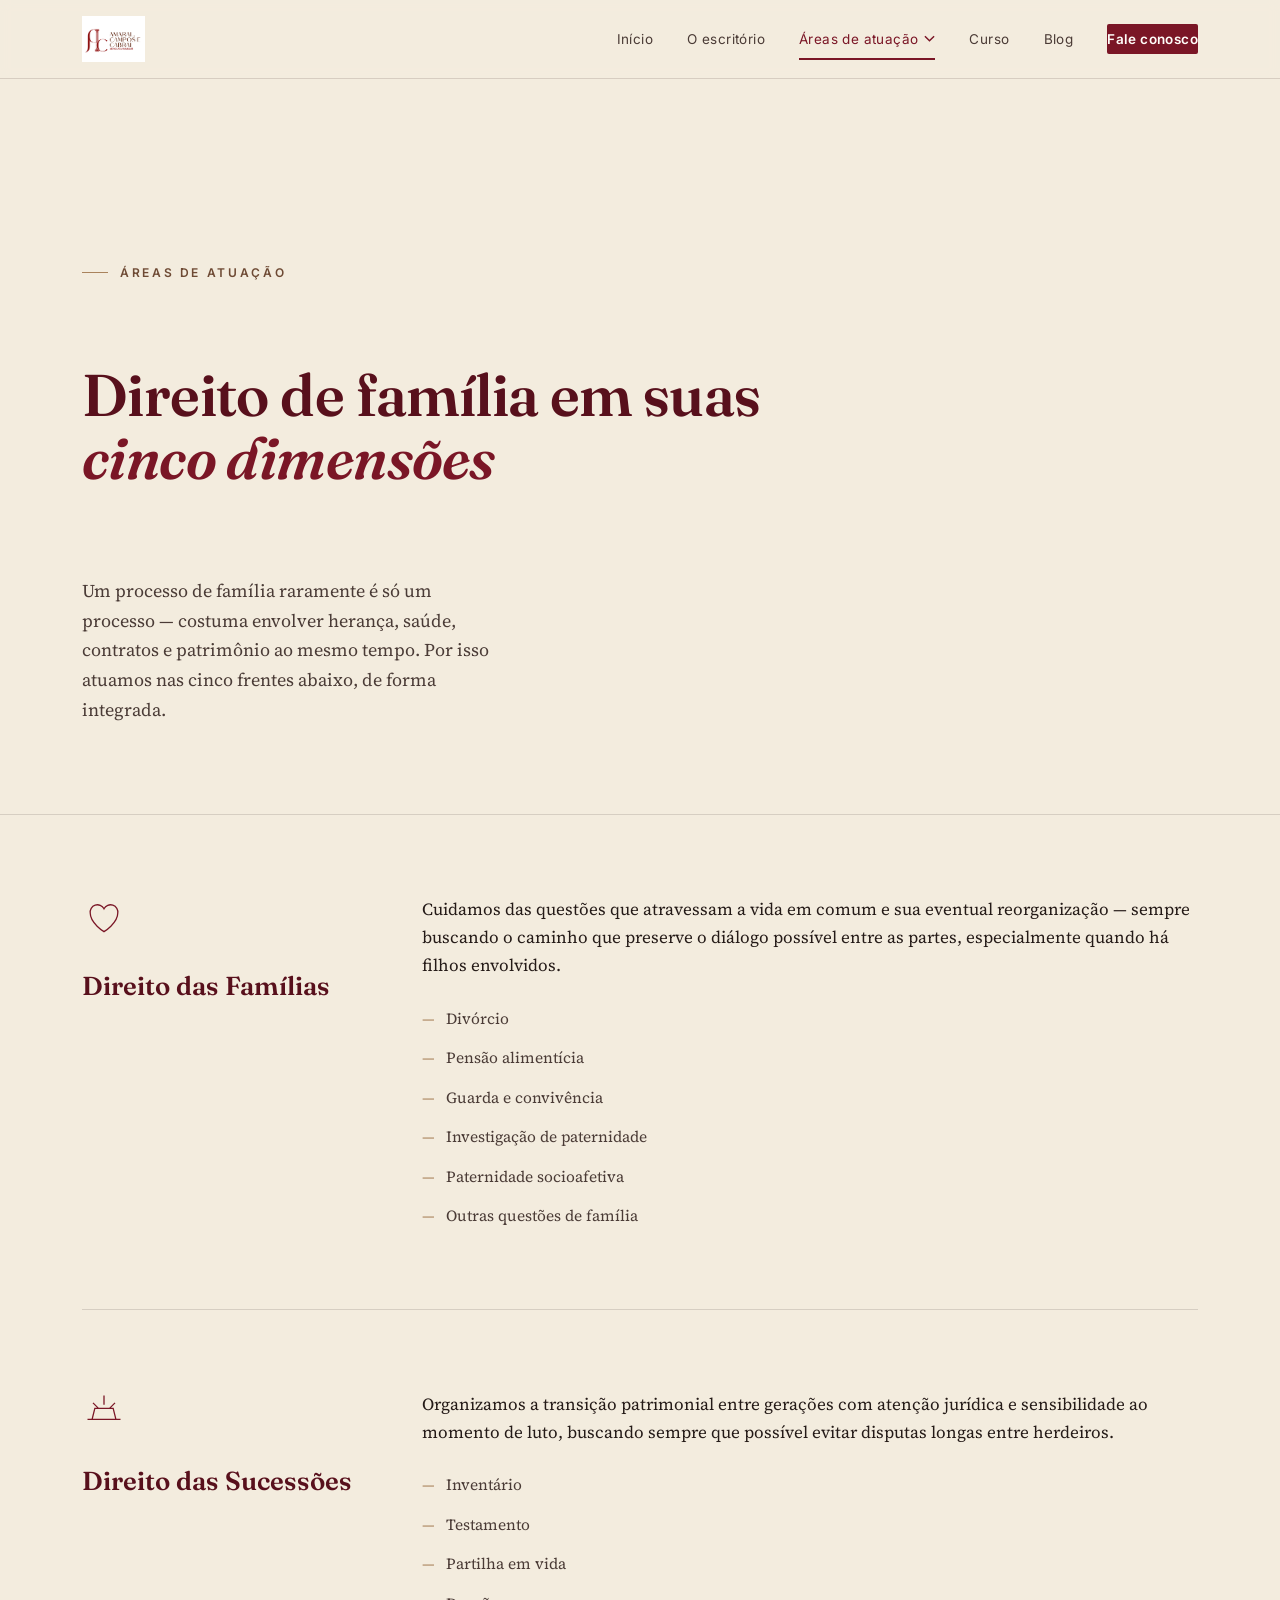
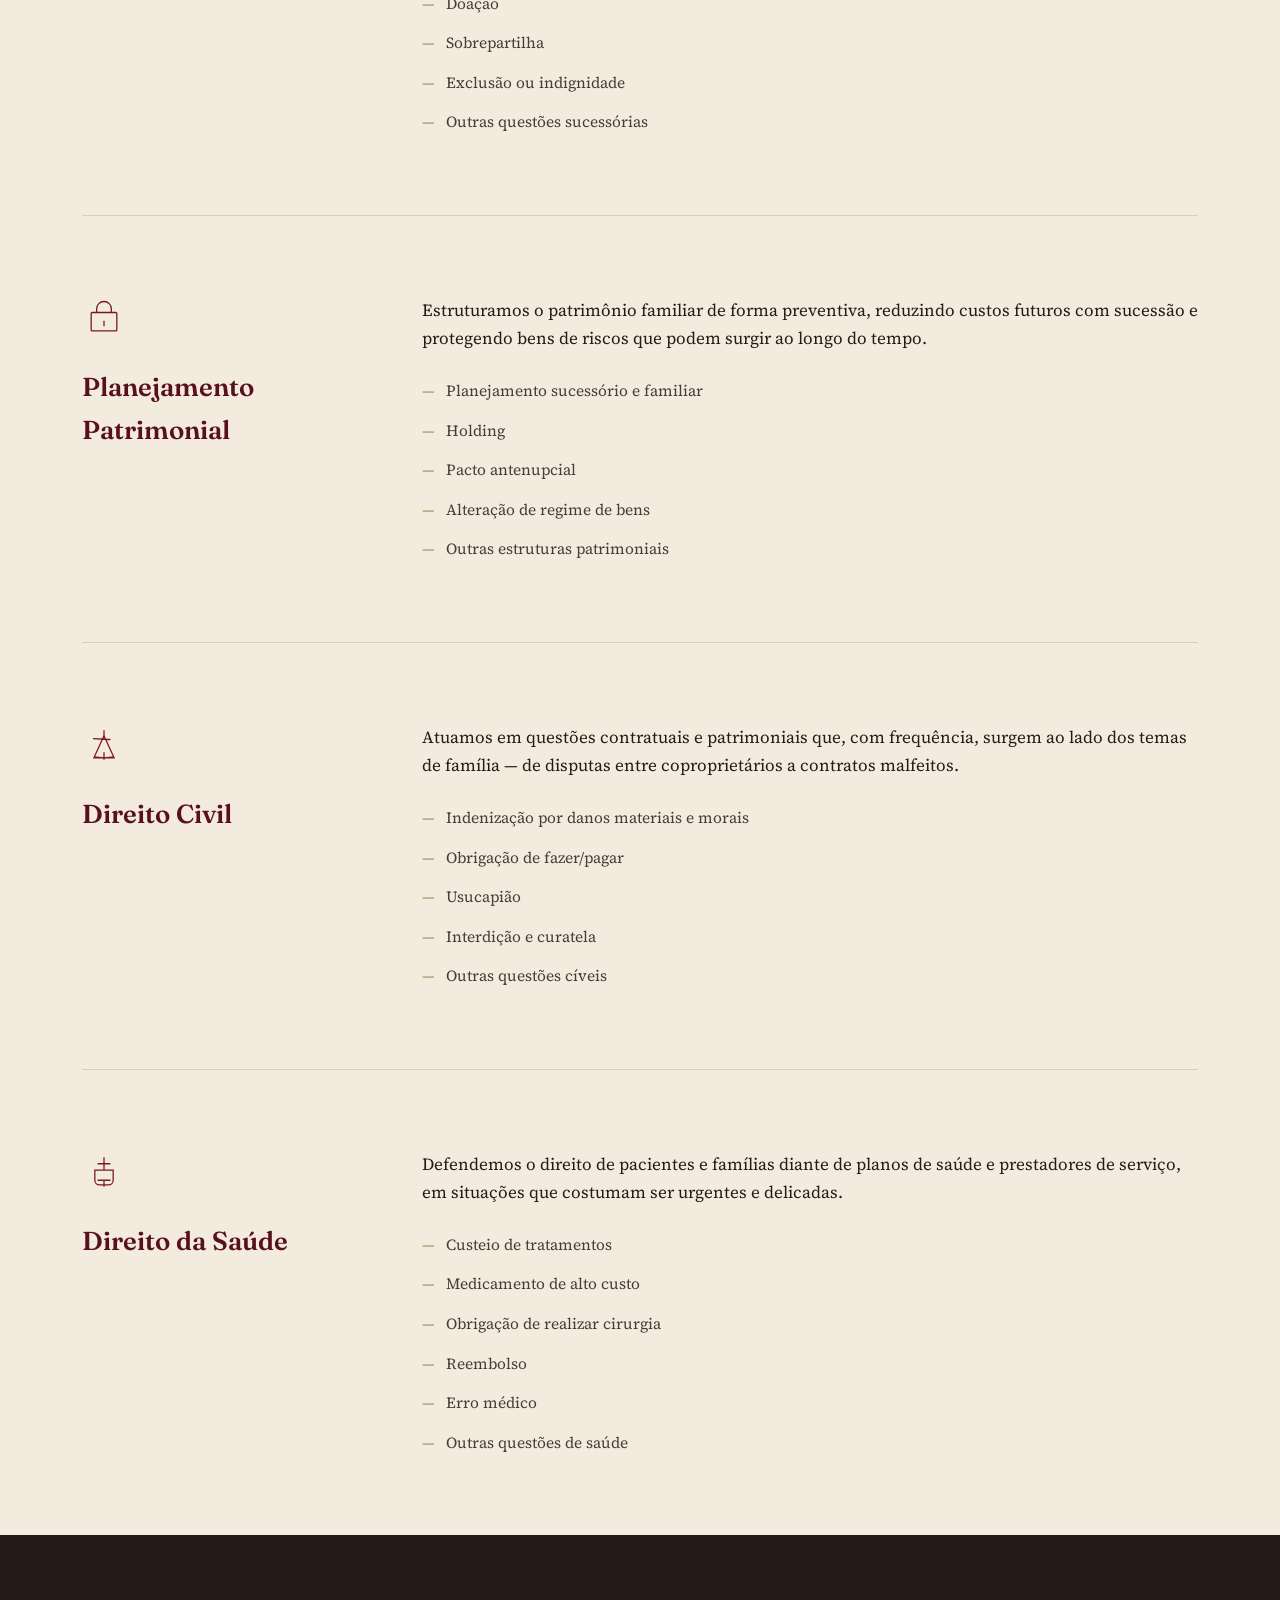
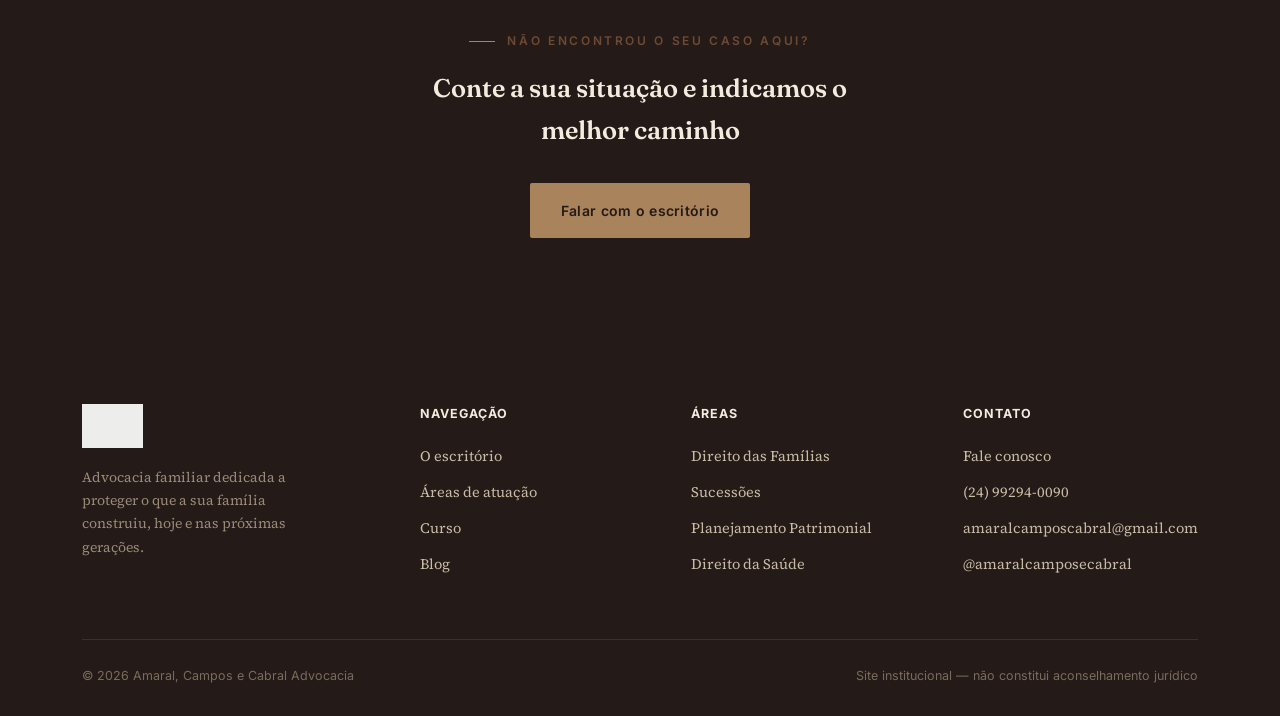
==== areas-de-atuacao.html @ 3349a93f "primeiro commit" ====
<!DOCTYPE html>
<html lang="pt-BR">
<head>
<meta charset="UTF-8">
<meta name="viewport" content="width=device-width, initial-scale=1.0">
<title>Áreas de Atuação | Amaral, Campos e Cabral Advocacia</title>
<meta name="description" content="Direito das famílias, sucessões, planejamento patrimonial, direito civil e direito da saúde — conheça em detalhes as áreas de atuação do escritório.">
<link rel="icon" href="assets/logo.png">
<link rel="preconnect" href="https://fonts.googleapis.com">
<link href="https://fonts.googleapis.com/css2?family=Fraunces:ital,opsz,wght@0,9..144,400;0,9..144,600;1,9..144,500&family=Source+Serif+4:opsz,wght@8..60,400;8..60,600&family=Inter:wght@400;500;600;700&display=swap" rel="stylesheet">
<link rel="stylesheet" href="css/style.css">
<style>
  .area-detail{ display:grid; grid-template-columns: 280px 1fr; gap:60px; padding:80px 0; border-bottom:1px solid var(--linha); }
  .area-detail:last-child{ border-bottom:none; }
  .area-detail .side{ position:sticky; top:110px; align-self:start; }
  .area-detail .side .icon{ width:44px; height:44px; color:var(--bordo); margin-bottom:18px; }
  .area-detail .side h2{ font-size:26px; }
  .area-detail ul.checklist{ margin-top:26px; display:flex; flex-direction:column; gap:14px; }
  .area-detail ul.checklist li{ padding-left:24px; position:relative; color:var(--ink-soft); font-size:15.5px; }
  .area-detail ul.checklist li::before{ content:"—"; position:absolute; left:0; color:var(--bronze-claro); }
  @media (max-width:900px){ .area-detail{ grid-template-columns:1fr; } .area-detail .side{ position:static; } }
</style>
</head>
<body>

<header class="site">
  <div class="nav">
    <a href="index.html" class="brand"><img src="assets/logo.png" alt="Amaral, Campos e Cabral Advocacia"></a>
    <button class="menu-toggle" aria-label="Abrir menu" aria-expanded="false">
      <svg width="24" height="24" viewBox="0 0 24 24" fill="none" stroke="currentColor" stroke-width="1.8"><path d="M3 6h18M3 12h18M3 18h18"/></svg>
    </button>
    <nav class="links">
      <a href="index.html">Início</a>
      <a href="sobre.html">O escritório</a>
      <div class="nav-item">
        <a href="areas-de-atuacao.html" class="active">Áreas de atuação <svg class="chevron" viewBox="0 0 12 8" fill="none" stroke="currentColor" stroke-width="1.6"><path d="M1 1.5 6 6.5 11 1.5"/></svg></a>
      <div class="dropdown">
        <a href="areas-de-atuacao.html#familias">Direito das Famílias</a>
        <a href="areas-de-atuacao.html#sucessoes">Direito das Sucessões</a>
        <a href="areas-de-atuacao.html#patrimonial">Planejamento Patrimonial</a>
        <a href="areas-de-atuacao.html#civil">Direito Civil</a>
        <a href="areas-de-atuacao.html#saude">Direito da Saúde</a>
      </div>
      </div>
      <a href="curso.html">Curso</a>
      <a href="blog.html">Blog</a>
      <a href="contato.html" class="btn-nav">Fale conosco</a>
    </nav>
  </div>
</header>

<main>

  <section class="hero" style="border-bottom:1px solid var(--linha); padding-bottom:0;">
    <div class="container" style="grid-template-columns:1fr; padding-bottom:56px;">
      <p class="eyebrow">Áreas de atuação</p>
      <h1 style="max-width:20ch;">Direito de família em suas <em>cinco dimensões</em></h1>
      <p class="lede">Um processo de família raramente é só um processo — costuma envolver herança, saúde, contratos e patrimônio ao mesmo tempo. Por isso atuamos nas cinco frentes abaixo, de forma integrada.</p>
    </div>
  </section>

  <div class="container">

    <div class="area-detail" id="familias">
      <div class="side">
        <svg class="icon" viewBox="0 0 48 48" fill="none" stroke="currentColor" stroke-width="1.4"><path d="M24 40s-15-9.3-15-20A8 8 0 0 1 24 15a8 8 0 0 1 15 5c0 10.7-15 20-15 20Z"/></svg>
        <h2>Direito das Famílias</h2>
      </div>
      <div>
        <p>Cuidamos das questões que atravessam a vida em comum e sua eventual reorganização — sempre buscando o caminho que preserve o diálogo possível entre as partes, especialmente quando há filhos envolvidos.</p>
        <ul class="checklist">
          <li>Divórcio</li>
          <li>Pensão alimentícia</li>
          <li>Guarda e convivência</li>
          <li>Investigação de paternidade</li>
          <li>Paternidade socioafetiva</li>
          <li>Outras questões de família</li>
        </ul>
      </div>
    </div>

    <div class="area-detail" id="sucessoes">
      <div class="side">
        <svg class="icon" viewBox="0 0 48 48" fill="none" stroke="currentColor" stroke-width="1.4"><path d="M24 6v10M14 20h20l3 12H11l3-12ZM6 32h36M18 20l-6-6M30 20l6-6"/></svg>
        <h2>Direito das Sucessões</h2>
      </div>
      <div>
        <p>Organizamos a transição patrimonial entre gerações com atenção jurídica e sensibilidade ao momento de luto, buscando sempre que possível evitar disputas longas entre herdeiros.</p>
        <ul class="checklist">
          <li>Inventário</li>
          <li>Testamento</li>
          <li>Partilha em vida</li>
          <li>Doação</li>
          <li>Sobrepartilha</li>
          <li>Exclusão ou indignidade</li>
          <li>Outras questões sucessórias</li>
        </ul>
      </div>
    </div>

    <div class="area-detail" id="patrimonial">
      <div class="side">
        <svg class="icon" viewBox="0 0 48 48" fill="none" stroke="currentColor" stroke-width="1.4"><rect x="10" y="18" width="28" height="20" rx="1"/><path d="M16 18v-4a8 8 0 0 1 16 0v4M24 27v6"/></svg>
        <h2>Planejamento Patrimonial</h2>
      </div>
      <div>
        <p>Estruturamos o patrimônio familiar de forma preventiva, reduzindo custos futuros com sucessão e protegendo bens de riscos que podem surgir ao longo do tempo.</p>
        <ul class="checklist">
          <li>Planejamento sucessório e familiar</li>
          <li>Holding</li>
          <li>Pacto antenupcial</li>
          <li>Alteração de regime de bens</li>
          <li>Outras estruturas patrimoniais</li>
        </ul>
      </div>
    </div>

    <div class="area-detail" id="civil">
      <div class="side">
        <svg class="icon" viewBox="0 0 48 48" fill="none" stroke="currentColor" stroke-width="1.4"><path d="M24 8v6M12 17l19 1M24 14 13 38h11l-11-1M24 14l11 24h-11l11-1M24 32v8"/></svg>
        <h2>Direito Civil</h2>
      </div>
      <div>
        <p>Atuamos em questões contratuais e patrimoniais que, com frequência, surgem ao lado dos temas de família — de disputas entre coproprietários a contratos malfeitos.</p>
        <ul class="checklist">
          <li>Indenização por danos materiais e morais</li>
          <li>Obrigação de fazer/pagar</li>
          <li>Usucapião</li>
          <li>Interdição e curatela</li>
          <li>Outras questões cíveis</li>
        </ul>
      </div>
    </div>

    <div class="area-detail" id="saude">
      <div class="side">
        <svg class="icon" viewBox="0 0 48 48" fill="none" stroke="currentColor" stroke-width="1.4"><path d="M24 8v14M17 15h14M17 33h14M24 33v7M14 22h20v11a5 5 0 0 1-5 5h-10a5 5 0 0 1-5-5V22Z"/></svg>
        <h2>Direito da Saúde</h2>
      </div>
      <div>
        <p>Defendemos o direito de pacientes e famílias diante de planos de saúde e prestadores de serviço, em situações que costumam ser urgentes e delicadas.</p>
        <ul class="checklist">
          <li>Custeio de tratamentos</li>
          <li>Medicamento de alto custo</li>
          <li>Obrigação de realizar cirurgia</li>
          <li>Reembolso</li>
          <li>Erro médico</li>
          <li>Outras questões de saúde</li>
        </ul>
      </div>
    </div>

  </div>

  <section class="section-ink">
    <div class="container" style="text-align:center;">
      <p class="eyebrow" style="justify-content:center;">Não encontrou o seu caso aqui?</p>
      <h2 style="margin-top:16px; max-width:28ch; margin-left:auto; margin-right:auto;">Conte a sua situação e indicamos o melhor caminho</h2>
      <a href="contato.html" class="btn btn-gold" style="margin-top:32px;">Falar com o escritório</a>
    </div>
  </section>

</main>

<footer class="site">
  <div class="container">
    <div class="footer-grid">
      <div class="footer-brand">
        <img src="assets/logo.png" alt="Amaral, Campos e Cabral">
        <p>Advocacia familiar dedicada a proteger o que a sua família construiu, hoje e nas próximas gerações.</p>
      </div>
      <div>
        <h4>Navegação</h4>
        <a href="sobre.html">O escritório</a>
        <a href="areas-de-atuacao.html">Áreas de atuação</a>
        <a href="curso.html">Curso</a>
        <a href="blog.html">Blog</a>
      </div>
      <div>
        <h4>Áreas</h4>
        <a href="areas-de-atuacao.html#familias">Direito das Famílias</a>
        <a href="areas-de-atuacao.html#sucessoes">Sucessões</a>
        <a href="areas-de-atuacao.html#patrimonial">Planejamento Patrimonial</a>
        <a href="areas-de-atuacao.html#saude">Direito da Saúde</a>
      </div>
      <div>
        <h4>Contato</h4>
        <a href="contato.html">Fale conosco</a>
        <a href="https://wa.me/5524992940090" target="_blank" rel="noopener">(24) 99294-0090</a>
        <a href="mailto:amaralcamposcabral@gmail.com">amaralcamposcabral@gmail.com</a>
        <a href="https://www.instagram.com/amaralcamposecabral" target="_blank" rel="noopener">@amaralcamposecabral</a>
      </div>
    </div>
    <div class="footer-bottom">
      <span>© 2026 Amaral, Campos e Cabral Advocacia</span>
      <span>Site institucional — não constitui aconselhamento jurídico</span>
    </div>
  </div>
</footer>

<script src="js/main.js"></script>
</body>
</html>
---- css/style.css ----
/* =========================================================
   Amaral, Campos e Cabral Advocacia
   Sistema de design derivado do logo: monograma em coluna
   clássica, bordô + bronze, tipografia serifada de gravação.
   ========================================================= */

:root{
  /* ---- paleta (extraída do logo) ---- */
  --ink: #241A17;            /* texto principal, quase preto quente */
  --ink-soft: #4A3B36;       /* texto secundário */
  --bordo: #7A1626;          /* bordô do logo (primária) */
  --bordo-escuro: #58101C;
  --bronze: #6E4A34;         /* marrom/bronze do logotipo */
  --bronze-claro: #A9835C;   /* latão / capitel da coluna */
  --papel: #F3ECDE;          /* papel envelhecido, fundo principal */
  --papel-alt: #EAE0CC;      /* fundo alternado das seções */
  --marmore: #FFFDF9;        /* branco marfim para cartões */
  --linha: rgba(36, 26, 23, 0.14);

  --serif-display: "Fraunces", "Times New Roman", serif;
  --serif-body: "Source Serif 4", Georgia, serif;
  --sans-util: "Inter", -apple-system, sans-serif;

  --container: 1180px;
  --radius: 2px;
}

*,*::before,*::after{ box-sizing: border-box; }

html{ scroll-behavior: smooth; }

body{
  margin:0;
  background: var(--papel);
  color: var(--ink);
  font-family: var(--serif-body);
  font-size: 17px;
  line-height: 1.65;
  -webkit-font-smoothing: antialiased;
}

img{ max-width:100%; display:block; }
a{ color: inherit; text-decoration:none; }
ul{ margin:0; padding:0; list-style:none; }
h1,h2,h3,h4{ font-family: var(--serif-display); font-weight:600; margin:0; color: var(--bordo-escuro); }
p{ margin:0; }

.container{ max-width: var(--container); margin:0 auto; padding:0 32px; }

.eyebrow{
  font-family: var(--sans-util);
  font-size: 12px;
  letter-spacing: .22em;
  text-transform: uppercase;
  color: var(--bronze);
  font-weight: 600;
  display:flex;
  align-items:center;
  gap:12px;
}
.eyebrow::before{
  content:"";
  width: 26px; height:1px;
  background: var(--bronze-claro);
  display:inline-block;
}

/* ---------- coluna: motivo assinatura (fluting) ---------- */
.flutes{
  position:absolute;
  inset:0;
  pointer-events:none;
  overflow:hidden;
  opacity:.5;
}
.flutes span{
  position:absolute;
  top:0; bottom:0;
  width:1px;
  background: linear-gradient(to bottom, transparent, var(--bronze-claro) 18%, var(--bronze-claro) 82%, transparent);
  opacity:.35;
}

.col-rule{
  width:1px;
  align-self:stretch;
  background: repeating-linear-gradient(
    to bottom,
    var(--bronze-claro) 0 6px,
    transparent 6px 11px
  );
  opacity:.55;
}

/* ---------- header ---------- */
header.site{
  position: sticky; top:0; z-index: 50;
  background: rgba(243,236,222,.92);
  backdrop-filter: blur(6px);
  border-bottom: 1px solid var(--linha);
}
.nav{
  display:flex; align-items:center; justify-content:space-between;
  padding: 16px 32px;
  max-width: var(--container);
  margin:0 auto;
}
.brand{ display:flex; align-items:center; gap:14px; }
.brand img{ height:46px; width:auto; }
.brand .name{
  font-family: var(--serif-display);
  font-size: 15px;
  letter-spacing: .04em;
  color: var(--bordo-escuro);
  line-height:1.2;
}
.brand .name small{
  display:block;
  font-family: var(--sans-util);
  font-size:10px;
  letter-spacing:.24em;
  color: var(--bronze);
  font-weight:600;
  margin-top:2px;
}
nav.links{ display:flex; align-items:center; gap: 34px; }
nav.links a{
  font-family: var(--sans-util);
  font-size: 13.5px;
  letter-spacing: .03em;
  color: var(--ink-soft);
  position:relative;
  padding: 4px 0;
}
nav.links a:hover{ color: var(--bordo); }
nav.links a.active{ color: var(--bordo); }
nav.links a.active::after{
  content:"";
  position:absolute; left:0; right:0; bottom:-6px;
  height:2px; background: var(--bordo);
}

/* ---------- dropdown "Áreas de atuação" ---------- */
.nav-item{ position:relative; display:flex; align-items:center; }
.nav-item > a{ display:flex; align-items:center; gap:6px; }
.nav-item > a svg.chevron{ width:11px; height:11px; transition: transform .15s ease; }
.nav-item:hover > a svg.chevron, .nav-item:focus-within > a svg.chevron{ transform: rotate(180deg); }
.dropdown{
  position:absolute; top:100%; left:50%; transform:translateX(-50%);
  background: var(--marmore);
  border:1px solid var(--linha);
  box-shadow: 0 22px 44px -16px rgba(36,26,23,.28);
  min-width: 250px;
  padding: 10px 0;
  margin-top: 14px;
  opacity:0; visibility:hidden; pointer-events:none;
  transition: opacity .16s ease, visibility .16s ease;
  z-index:60;
}
.nav-item:hover .dropdown, .nav-item:focus-within .dropdown{
  opacity:1; visibility:visible; pointer-events:auto;
}
.dropdown a{
  display:block; padding: 11px 22px;
  font-size: 13.5px; color: var(--ink-soft); white-space:nowrap;
}
.dropdown a:hover{ background: var(--papel-alt); color: var(--bordo); }

/* ---------- dropdown "Áreas de atuação" no menu ---------- */
.has-dropdown{ position:relative; }
.has-dropdown > a{ display:flex; align-items:center; gap:6px; cursor:pointer; }
.has-dropdown > a::after{
  content:""; width:6px; height:6px;
  border-right:1.5px solid currentColor; border-bottom:1.5px solid currentColor;
  transform: rotate(45deg); margin-top:-3px; transition: transform .2s ease;
}
.has-dropdown:hover > a::after{ transform: rotate(-135deg); margin-top:3px; }
.dropdown-menu{
  position:absolute; top:100%; left:50%; transform:translateX(-50%);
  background: var(--marmore); border:1px solid var(--linha);
  box-shadow: 0 24px 48px -20px rgba(36,26,23,.25);
  padding: 10px 0; min-width:250px;
  opacity:0; visibility:hidden; transform:translateX(-50%) translateY(6px);
  transition: opacity .18s ease, transform .18s ease, visibility .18s ease;
  z-index: 60;
}
.has-dropdown:hover .dropdown-menu, .has-dropdown:focus-within .dropdown-menu{
  opacity:1; visibility:visible; transform:translateX(-50%) translateY(0);
}
.dropdown-menu a{
  display:block; padding: 11px 22px; font-size:13.5px; white-space:nowrap;
  border-bottom:none !important;
}
.dropdown-menu a:hover{ background: var(--papel-alt); }
.btn-nav{
  font-family: var(--sans-util);
  font-size: 13px; font-weight:600;
  letter-spacing:.03em;
  background: var(--bordo);
  color: var(--marmore) !important;
  padding: 10px 20px;
  border-radius: var(--radius);
  white-space: nowrap;
}
.btn-nav:hover{ background: var(--bordo-escuro); }

.menu-toggle{
  display:none;
  background:none; border:none; color: var(--bordo); cursor:pointer; padding:6px;
}

/* ---------- botões ---------- */
.btn{
  display:inline-flex; align-items:center; gap:10px;
  font-family: var(--sans-util);
  font-size: 14px; font-weight:600; letter-spacing:.02em;
  padding: 15px 30px;
  border: 1px solid transparent;
  border-radius: var(--radius);
  cursor:pointer;
  transition: all .2s ease;
}
.btn-primary{ background: var(--bordo); color:var(--marmore); }
.btn-primary:hover{ background:var(--bordo-escuro); transform: translateY(-1px); }
.btn-outline{ border-color: var(--bordo); color: var(--bordo); background:transparent; }
.btn-outline:hover{ background: var(--bordo); color:var(--marmore); }
.btn-gold{ background: var(--bronze-claro); color: var(--ink); }
.btn-gold:hover{ background: var(--bronze); color: var(--marmore); }
.btn-outline-light{ border-color: rgba(243,236,222,.6); color: #F3ECDE; background:transparent; }
.btn-outline-light:hover{ background: #F3ECDE; color: var(--ink); border-color:#F3ECDE; }

/* ---------- hero full-bleed (foto sólida) ---------- */
.hero-full{
  position:relative;
  min-height: clamp(820px, 60vw, 1040px);
  display:flex;
  flex-direction:column;
  justify-content:flex-end;
  overflow:hidden;
  border-bottom:1px solid var(--linha);
}
.hero-full-bg{
  position:absolute; inset:0;
  width:100%; height:100%;
  object-fit:cover;
  object-position: top center;
}
/* Escurece de baixo para cima, igual em toda a largura — os rostos dos
   três (parte de cima da foto) ficam limpos; o texto fica sobre a faixa
   escura de baixo, sem se apoiar em ninguém em particular. */
.hero-full-overlay{
  position:absolute; inset:0;
  background:
    linear-gradient(to bottom,
      rgba(36,26,23,0) 0%,
      rgba(36,26,23,0) 46%,
      rgba(36,26,23,.22) 54%,
      rgba(36,26,23,.58) 66%,
      rgba(36,26,23,.82) 78%,
      rgba(36,26,23,.90) 100%);
}
.hero-full-content{
  position:relative; z-index:2;
  width:100%;
  max-width:none;
  margin:0;
  padding: 24px 32px 28px;
  text-align:center;
}
.hero-full-content .eyebrow{ justify-content:center; }
.hero-full-content h1{
  color:#F7F1E4;
  font-size: clamp(26px,2.6vw,40px);
  line-height:1.18;
  letter-spacing:-.01em;
  margin: 14px auto 14px;
  max-width: 26ch;
  text-shadow: 0 2px 20px rgba(20,13,11,.55);
}
.hero-full-content h1 em{ font-style:italic; color: var(--bronze-claro); }
.hero-full-content .lede{
  font-size:15.5px; color:#EFE7D6; max-width:60ch; margin:0 auto 20px;
  text-shadow: 0 1px 14px rgba(20,13,11,.65);
}
.hero-full-content .actions{ display:flex; gap:14px; flex-wrap:wrap; justify-content:center; }
.eyebrow.on-dark{ color: var(--bronze-claro); }
.eyebrow.on-dark::before{ background: var(--bronze-claro); }

.hero-full-credit{
  position:relative; z-index:2;
  display:block;
  text-align:center;
  font-family: var(--sans-util);
  font-size: 11.5px;
  letter-spacing: .18em;
  text-transform:uppercase;
  color: rgba(243,236,222,.6);
  padding: 10px 32px 22px;
}

@media (max-width:1100px){
  .hero-full-content .lede{ max-width:48ch; }
}

@media (max-width:760px){
  .hero-full{ min-height: 920px; }
  .hero-full-overlay{
    background:
      linear-gradient(to bottom,
        rgba(36,26,23,0) 0%,
        rgba(36,26,23,0) 38%,
        rgba(36,26,23,.30) 46%,
        rgba(36,26,23,.66) 57%,
        rgba(36,26,23,.86) 70%,
        rgba(36,26,23,.92) 100%);
  }
  .hero-full-content{ padding: 20px 22px 20px; }
  .hero-full-content h1{ font-size: clamp(24px,6.4vw,32px); max-width:16ch; margin:12px auto 12px; }
  .hero-full-content .lede{ font-size:14.5px; max-width:34ch; margin-bottom:18px; }
  .hero-full-content .actions{ flex-direction:column; align-items:stretch; gap:10px; }
  .hero-full-content .actions .btn{ text-align:center; }
  .hero-full-credit{ font-size:9.5px; letter-spacing:.09em; padding:8px 16px 16px; }
}

/* ---------- hero ---------- */
.hero{
  position:relative;
  overflow:hidden;
  border-bottom:1px solid var(--linha);
  background: var(--papel);
}
.hero .container{
  display:grid;
  grid-template-columns: 1.15fr 0.85fr;
  gap: 60px;
  align-items:center;
  padding-top: 88px;
  padding-bottom: 88px;
  position:relative;
}
.hero h1{
  font-size: clamp(38px, 4.6vw, 62px);
  line-height: 1.08;
  letter-spacing: -.01em;
  margin: 20px 0 26px;
}
.hero h1 em{ font-style: italic; color:var(--bordo); }
.hero .lede{
  font-size: 18px;
  color: var(--ink-soft);
  max-width: 46ch;
  margin-bottom: 34px;
}
.hero .actions{ display:flex; gap:16px; flex-wrap:wrap; }

.hero-team{
  position:relative;
  border-radius: 3px;
  overflow:hidden;
  max-width: 420px;
  margin: 0 auto;
  box-shadow: 0 24px 50px -18px rgba(36,26,23,.35);
}
.hero-team::after{
  content:"";
  position:absolute; inset:0;
  border: 1px solid var(--bronze-claro);
  pointer-events:none;
}
.hero-team img{ width:100%; height:auto; display:block; }

.hero-columns{
  position:relative;
  height: 420px;
  display:flex;
  align-items:flex-end;
  justify-content:center;
  gap: 22px;
}
.pillar{
  width: 34px;
  height: 100%;
  background: linear-gradient(to bottom, var(--bronze-claro), var(--bronze) 92%);
  position:relative;
  border-radius: 2px 2px 0 0;
}
.pillar::before{ /* capitel */
  content:"";
  position:absolute; top:-14px; left:-8px; right:-8px;
  height:14px;
  background: var(--bronze);
  border-radius: 2px;
}
.pillar::after{ /* base */
  content:"";
  position:absolute; bottom:-10px; left:-10px; right:-10px;
  height:10px;
  background: var(--bordo-escuro);
  border-radius: 2px;
}
.pillar span{
  position:absolute; inset: 10px 4px 16px;
  background: repeating-linear-gradient(
    to right, rgba(36,26,23,.28) 0 2px, transparent 2px 8px
  );
}
.pillar.tall{ height:100%; }
.pillar.mid{ height:78%; }
.pillar.short{ height:58%; }

/* ---------- seções gerais ---------- */
section{ padding: 96px 0; position:relative; }
.section-alt{ background: var(--papel-alt); }
.section-ink{ background: var(--ink); color: #EDE3D3; }
.section-ink h2, .section-ink h3{ color: #F3ECDE; }

.section-head{ max-width: 640px; margin-bottom: 56px; }
.section-head h2{ font-size: clamp(28px,3vw,40px); margin-top:16px; line-height:1.15; }
.section-head p{ color: var(--ink-soft); margin-top:18px; font-size:16.5px; }
.section-ink .section-head p{ color: #C9BBA6; }

/* ---------- áreas de atuação (cards) ---------- */
.areas-grid{
  display:grid;
  grid-template-columns: repeat(3, 1fr);
  gap: 1px;
  background: var(--linha);
  border: 1px solid var(--linha);
}
.area-card{
  background: var(--marmore);
  padding: 40px 32px;
  display:flex; flex-direction:column; gap:18px;
  transition: background .2s ease;
}
.area-card:hover{ background: #FFF; box-shadow: inset 0 3px 0 var(--bordo); }
.area-card .icon{ width:38px; height:38px; color: var(--bordo); }
.area-card h3{ font-size: 20px; }
.area-card p{ color: var(--ink-soft); font-size: 15px; }
.area-card a.saiba{
  margin-top:auto;
  font-family: var(--sans-util);
  font-size: 12.5px; font-weight:600; letter-spacing:.04em;
  text-transform:uppercase;
  color: var(--bronze);
}

/* ---------- equipe / sócios ---------- */
.team-grid{
  display:grid; grid-template-columns: repeat(3,1fr); gap: 36px;
}
.team-card{ text-align:left; }
.team-card .photo{
  position:relative;
  overflow:hidden;
  border-radius: 3px;
  box-shadow: 0 20px 40px -20px rgba(36,26,23,.4);
}
.team-card .photo::after{
  content:"";
  position:absolute; inset:0;
  border: 1px solid var(--bronze-claro);
  pointer-events:none;
}
.team-card .photo img{ width:100%; height:auto; display:block; }
.team-card h3{ font-size:20px; margin-top:20px; }
.team-card .role{
  font-family: var(--sans-util); font-size:12px; letter-spacing:.08em; text-transform:uppercase;
  color: var(--bronze); font-weight:700; margin-top:4px; display:block;
}
.team-card p.bio{ color:var(--ink-soft); font-size:14.5px; margin-top:10px; }

/* ---------- sobre / valores ---------- */
.about-grid{
  display:grid; grid-template-columns: 0.9fr 1.1fr; gap:70px; align-items:center;
}
.frame{
  border: 1px solid var(--bronze-claro);
  padding: 14px;
  position:relative;
}
.frame::before{
  content:"";
  position:absolute; inset:26px;
  border: 1px solid var(--linha);
  pointer-events:none;
}
.frame img{ width:100%; }

.mini-team{
  display:flex; gap:22px; margin-top:8px;
}
.mini-team-item{
  display:flex; flex-direction:column; align-items:center; gap:10px;
  text-align:center;
}
.mini-team-item img{
  width:64px; height:64px; border-radius:50%;
  object-fit:cover; object-position: top center;
  border: 2px solid var(--bronze-claro);
}
.mini-team-item span{
  font-family: var(--sans-util); font-size:11.5px; color:var(--ink-soft);
  max-width:80px; line-height:1.3;
}
.mini-team-item:hover img{ border-color: var(--bordo); }

.valores{ display:grid; grid-template-columns: repeat(2,1fr); gap: 28px; margin-top: 36px;}
.valor h4{ font-size:16px; margin-bottom:8px; color:var(--bordo); font-family:var(--sans-util); letter-spacing:.02em;}
.valor p{ font-size:14.5px; color:var(--ink-soft); }

/* ---------- números / faixa de confiança ---------- */
.stat-strip{
  display:flex; justify-content:space-between; flex-wrap:wrap; gap:32px;
  border-top:1px solid var(--linha); border-bottom:1px solid var(--linha);
  padding: 40px 0;
}
.stat{ text-align:left; }
.stat b{ display:block; font-family:var(--serif-display); font-size:34px; color:var(--bordo-escuro); }
.stat span{ font-family: var(--sans-util); font-size:12.5px; letter-spacing:.06em; text-transform:uppercase; color:var(--ink-soft);}

/* ---------- blog ---------- */
.blog-grid{
  display:grid; grid-template-columns: repeat(3,1fr); gap: 40px;
}
.post-card{ display:flex; flex-direction:column; gap:14px; }
.post-card .tag{
  font-family: var(--sans-util); font-size:11.5px; font-weight:700;
  letter-spacing:.08em; text-transform:uppercase; color: var(--bordo);
}
.post-card .thumb{
  height: 190px; background: linear-gradient(135deg, var(--papel-alt), var(--bronze-claro) 140%);
  position:relative; overflow:hidden;
}
.post-card .thumb .flutes span{ background: var(--bordo); opacity:.18; }
.post-card h3{ font-size: 21px; line-height:1.3; }
.post-card p.excerpt{ color: var(--ink-soft); font-size:14.5px; }
.post-card .meta{ font-family:var(--sans-util); font-size:12px; color:var(--bronze); letter-spacing:.03em; }

/* ---------- blog: layout com sidebar (estilo editorial) ---------- */
.blog-layout{
  display:grid; grid-template-columns: 1fr 320px; gap: 64px; align-items:start;
}

.post-featured{
  display:grid; grid-template-columns: 1.1fr 1fr; gap:0;
  border: 1px solid var(--linha);
  margin-bottom: 48px;
  background: var(--marmore);
}
.post-featured .thumb{
  min-height: 280px; position:relative; overflow:hidden;
  background: linear-gradient(135deg, var(--ink), var(--bordo-escuro) 140%);
}
.post-featured .thumb .flutes span{ background: var(--bronze-claro); opacity:.3; }
.post-featured .body{ padding: 40px 44px; display:flex; flex-direction:column; justify-content:center; }
.post-featured .tag{
  font-family: var(--sans-util); font-size:11.5px; font-weight:700;
  letter-spacing:.08em; text-transform:uppercase; color: var(--bordo);
}
.post-featured h2{ font-size: 27px; line-height:1.28; margin-top:14px; }
.post-featured .excerpt{ color:var(--ink-soft); font-size:15.5px; margin-top:14px; }
.post-featured .meta-row{
  display:flex; align-items:center; gap:14px; margin-top:24px;
  font-family: var(--sans-util); font-size:12.5px; color: var(--bronze);
}
.post-featured .read-link{
  font-family: var(--sans-util); font-size:13px; font-weight:600; letter-spacing:.03em;
  color: var(--bordo); margin-top:22px; display:inline-flex; align-items:center; gap:8px;
}

.post-list{ display:flex; flex-direction:column; }
.post-row{
  display:grid; grid-template-columns: 190px 1fr; gap: 28px;
  padding: 30px 0; border-bottom: 1px solid var(--linha);
}
.post-row:first-child{ padding-top:0; }
.post-row .thumb{
  height: 130px; position:relative; overflow:hidden;
  background: linear-gradient(135deg, var(--papel-alt), var(--bronze-claro) 140%);
}
.post-row .thumb .flutes span{ background: var(--bordo); opacity:.18; }
.post-row .tag{
  font-family: var(--sans-util); font-size:11px; font-weight:700;
  letter-spacing:.08em; text-transform:uppercase; color: var(--bordo);
}
.post-row h3{ font-size: 19px; line-height:1.3; margin-top:8px; }
.post-row .excerpt{ color:var(--ink-soft); font-size:14.5px; margin-top:8px; }
.post-row .meta{ font-family:var(--sans-util); font-size:11.5px; color:var(--bronze); margin-top:10px; display:block; }

/* sidebar */
.blog-sidebar{ position:sticky; top: 110px; display:flex; flex-direction:column; gap: 40px; }
.sidebar-widget{ }
.sidebar-widget .widget-title{
  font-family: var(--serif-display); font-size:18px; color:var(--bordo-escuro);
  margin-bottom:20px; padding-bottom:14px; border-bottom:2px solid var(--bronze-claro);
}
.sidebar-search{ display:flex; border:1px solid var(--linha); background:var(--marmore); }
.sidebar-search input{
  flex:1; border:none; background:transparent; padding:13px 14px; font-family:var(--serif-body); font-size:14.5px; color:var(--ink);
}
.sidebar-search input:focus{ outline:none; }
.sidebar-search button{
  border:none; background: var(--bordo); color:#fff; padding: 0 18px; cursor:pointer;
}
.sidebar-list{ display:flex; flex-direction:column; gap:16px; }
.sidebar-list a{
  font-size: 14.5px; color: var(--ink-soft); line-height:1.4; display:block;
}
.sidebar-list a:hover{ color: var(--bordo); }
.sidebar-areas a{
  display:flex; justify-content:space-between; align-items:center;
  padding: 11px 0; border-bottom:1px solid var(--linha);
  font-family: var(--sans-util); font-size:13.5px; color:var(--ink-soft);
}
.sidebar-areas a:hover{ color:var(--bordo); }
.sidebar-cta{
  background: var(--ink); color:#EDE3D3; padding: 32px 26px; text-align:center;
}
.sidebar-cta h4{ color:#F3ECDE; font-size:18px; margin-bottom:10px; }
.sidebar-cta p{ color:#C9BBA6; font-size:13.5px; margin-bottom:20px; }

@media (max-width:980px){
  .blog-layout{ grid-template-columns:1fr; }
  .blog-sidebar{ position:static; }
  .post-featured{ grid-template-columns:1fr; }
  .post-row{ grid-template-columns: 120px 1fr; gap:18px; }
}


.post-hero{ padding: 70px 0 40px; }
.post-body{ max-width: 720px; margin: 0 auto; padding-bottom:80px; }
.post-body p{ margin-bottom: 22px; font-size: 17.5px; color: var(--ink-soft); }
.post-body h2{ font-size: 26px; margin: 40px 0 16px; }
.post-body blockquote{
  border-left: 3px solid var(--bordo);
  padding-left: 22px; margin: 32px 0;
  font-style: italic; color: var(--ink);
  font-size: 19px;
}
.post-body ul, .post-body ol{
  margin: 0 0 22px; padding-left: 22px;
  color: var(--ink-soft); font-size: 17.5px; line-height: 1.7;
  list-style: disc;
}
.post-body ol{ list-style: decimal; }
.post-body li{ margin-bottom: 8px; }
.post-body a{ color: var(--bordo); text-decoration: underline; text-underline-offset: 2px; }
.post-body a:hover{ color: var(--bordo-escuro); }

/* ---------- curso (landing) ---------- */
.course-hero{
  background: var(--ink); color:#EDE3D3;
  padding: 100px 0 90px;
  position: relative;
  overflow:hidden;
}
.course-hero .container{ position:relative; z-index:2; display:grid; grid-template-columns:1.2fr .8fr; gap:60px; align-items:center;}
.course-badge{
  display:inline-flex; align-items:center; gap:10px;
  background: rgba(169,131,92,.16);
  border:1px solid var(--bronze-claro);
  color: var(--bronze-claro);
  font-family: var(--sans-util); font-size:12px; letter-spacing:.1em; text-transform:uppercase;
  padding: 8px 16px;
  margin-bottom: 24px;
}
.course-hero h1{ color:#F7F1E4; font-size: clamp(32px,4vw,50px); line-height:1.12; margin-bottom:22px;}
.course-hero .lede{ color:#C9BBA6; font-size:18px; max-width:50ch; margin-bottom:32px;}
.price-card{
  background: #2E211D; border:1px solid rgba(169,131,92,.35);
  padding: 36px 32px;
}
.price-card .old{ text-decoration: line-through; color:#9A8A78; font-size:15px; font-family:var(--sans-util);}
.price-card .price{ font-family:var(--serif-display); font-size:46px; color:#F7F1E4; margin:6px 0 4px;}
.price-card .cond{ font-family:var(--sans-util); font-size:13px; color:#C9BBA6; margin-bottom:24px;}
.price-card .btn-primary{ width:100%; justify-content:center; font-size:15px; padding:17px; }
.price-card .selo{ display:flex; gap:10px; margin-top:18px; font-size:12.5px; color:#9A8A78; font-family:var(--sans-util);}

.modules{ display:flex; flex-direction:column; border-top:1px solid var(--linha); }
.module{
  display:grid; grid-template-columns: 90px 1fr; gap:24px;
  padding: 30px 0; border-bottom:1px solid var(--linha);
  align-items:flex-start;
}
.module .n{ font-family:var(--serif-display); font-size:34px; color:var(--bronze-claro); }
.module h4{ font-size:19px; margin-bottom:8px; }
.module p{ color:var(--ink-soft); font-size:15px; }

.faq-item{
  border-bottom:1px solid var(--linha);
}
.faq-item summary{
  padding: 24px 4px; cursor:pointer; list-style:none;
  display:flex; justify-content:space-between; align-items:center;
  font-family: var(--sans-util); font-weight:600; font-size:15.5px;
}
.faq-item summary::-webkit-details-marker{ display:none; }
.faq-item summary::after{ content:"+"; font-size:22px; color:var(--bordo); font-weight:400; }
.faq-item[open] summary::after{ content:"–"; }
.faq-item p{ padding: 0 4px 24px; color: var(--ink-soft); font-size:15px; max-width:70ch; }

/* ---------- formulário de contato ---------- */
.form-grid{ display:grid; grid-template-columns: 1fr 1fr; gap: 60px; }
.field{ margin-bottom:22px; }
.field label{
  display:block; font-family:var(--sans-util); font-size:12.5px;
  letter-spacing:.04em; text-transform:uppercase; color:var(--bronze);
  margin-bottom: 8px; font-weight:600;
}
.field input, .field select, .field textarea{
  width:100%; padding: 13px 14px; font-family:var(--serif-body); font-size:15.5px;
  border: 1px solid var(--linha); background: var(--marmore); color:var(--ink);
  border-radius: var(--radius);
}
.field textarea{ resize:vertical; min-height:120px; }
.field input:focus, .field select:focus, .field textarea:focus{
  outline: none; border-color: var(--bordo);
}
.contact-info{ display:flex; flex-direction:column; gap:26px; }
.contact-info .item{ display:flex; gap:16px; align-items:flex-start; }
.contact-info .icon{ width:22px; height:22px; color:var(--bordo); flex-shrink:0; margin-top:3px;}
.contact-info h4{ font-family:var(--sans-util); font-size:13px; letter-spacing:.04em; text-transform:uppercase; color:var(--bronze); margin-bottom:4px;}
.contact-info p{ font-size:15.5px; }
.form-note{
  font-family:var(--sans-util); font-size:13px; color:var(--ink-soft);
  border-left:2px solid var(--bronze-claro); padding-left:14px; margin-top: 10px;
}

/* ---------- footer ---------- */
footer.site{
  background: var(--ink); color:#C9BBA6;
  padding: 70px 0 30px;
}
.footer-grid{
  display:grid; grid-template-columns: 1.3fr 1fr 1fr 1fr; gap:50px;
  padding-bottom: 50px; border-bottom:1px solid rgba(255,255,255,.1);
}
.footer-grid h4{
  font-family: var(--sans-util); font-size:12.5px; letter-spacing:.08em; text-transform:uppercase;
  color: #F3ECDE; margin-bottom: 20px; font-weight:700;
}
.footer-grid a{ display:block; font-size:14.5px; margin-bottom:12px; color:#C9BBA6; }
.footer-grid a:hover{ color:#F3ECDE; }
.footer-brand img{ height:44px; filter: brightness(0) invert(1); opacity:.92; margin-bottom:18px; }
.footer-brand p{ font-size:14px; max-width:32ch; color:#9A8A78; }
.footer-bottom{
  display:flex; justify-content:space-between; align-items:center;
  padding-top: 26px; font-family:var(--sans-util); font-size:12.5px; color:#7A6C5B;
  flex-wrap:wrap; gap:12px;
}

/* ---------- banner curso (home) ---------- */
.course-banner{
  background: var(--bordo); color:#F3ECDE;
  padding: 56px 0;
}
.course-banner .container{
  display:flex; align-items:center; justify-content:space-between; gap:32px; flex-wrap:wrap;
}
.course-banner h3{ color:#fff; font-size: 26px; max-width:32ch; }
.course-banner p{ color: rgba(255,255,255,.8); margin-top:10px; max-width:46ch; }

/* ---------- responsivo ---------- */
@media (max-width: 900px){
  .hero .container, .course-hero .container, .about-grid, .form-grid{
    grid-template-columns: 1fr;
  }
  .hero-columns, .hero-team{ display:none; }
  .areas-grid, .blog-grid{ grid-template-columns: 1fr 1fr; }

  .menu-toggle{ display:block; }
  nav.links{
    display:none;
    position:absolute; top:100%; left:0; right:0;
    background: var(--papel); border-bottom:1px solid var(--linha);
    flex-direction:column; align-items:flex-start; gap:0; padding: 8px 32px 24px;
  }
  nav.links.open{ display:flex; }
  nav.links a{ width:100%; padding: 14px 0; border-bottom:1px solid var(--linha); }
  nav.links a.btn-nav{ text-align:center; margin-top:14px; border-bottom:none; }
  header.site .nav{ position:relative; }

  .nav-item{ display:block; width:100%; }
  .nav-item > a{ justify-content:space-between; }
  .nav-item > a svg.chevron{ display:none; }
  .dropdown{
    position:static; transform:none; opacity:1; visibility:visible; pointer-events:auto;
    box-shadow:none; border:none; margin-top:0; padding: 0 0 6px;
    min-width:0;
  }
  .dropdown a{ padding: 10px 0 10px 18px; font-size:13px; border-bottom:none; }
}
@media (max-width: 600px){
  .areas-grid, .blog-grid, .valores{ grid-template-columns: 1fr; }
  .stat-strip{ flex-direction:column; gap:20px; }
  .footer-grid{ grid-template-columns: 1fr 1fr; gap:32px; }
  section{ padding: 64px 0; }
}

/* foco visível para acessibilidade */
a:focus-visible, button:focus-visible, summary:focus-visible{
  outline: 2px solid var(--bordo); outline-offset:3px;
}
@media (prefers-reduced-motion: reduce){
  html{ scroll-behavior:auto; }
  *{ transition:none !important; }
}
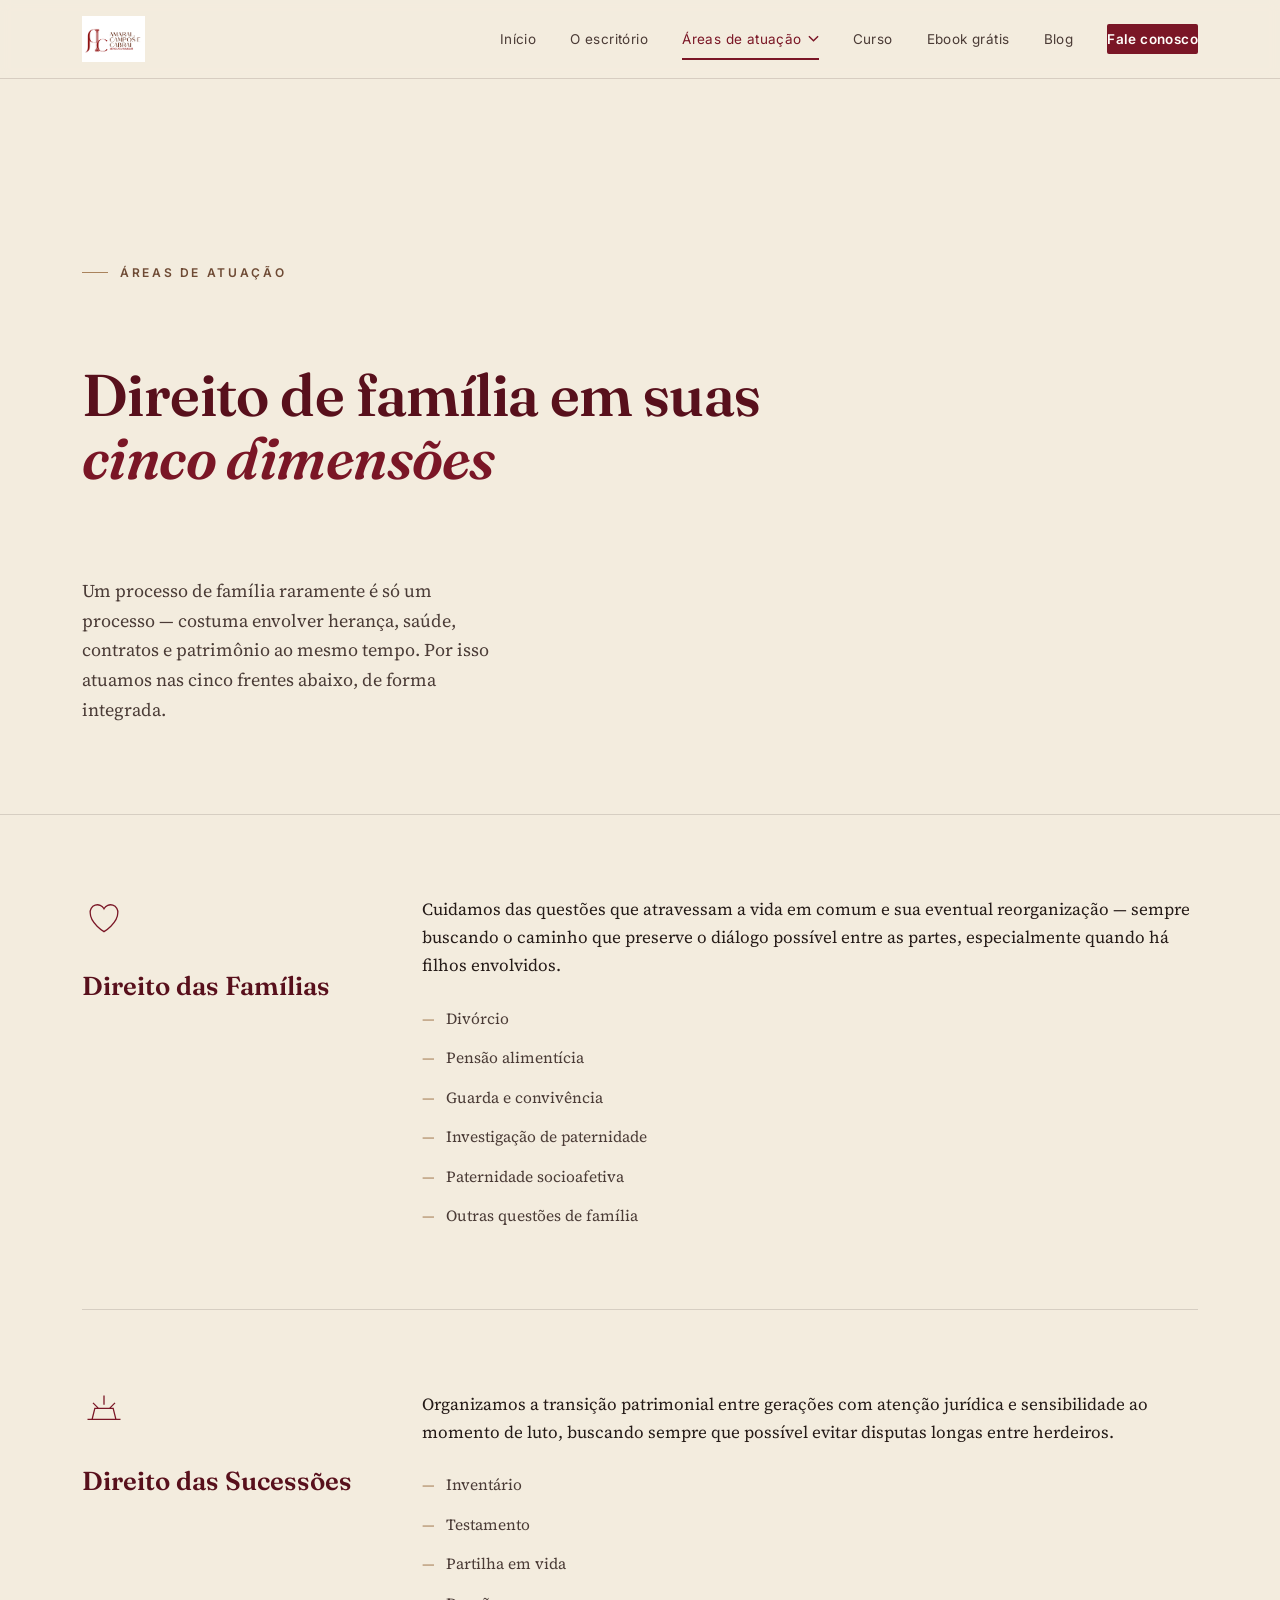
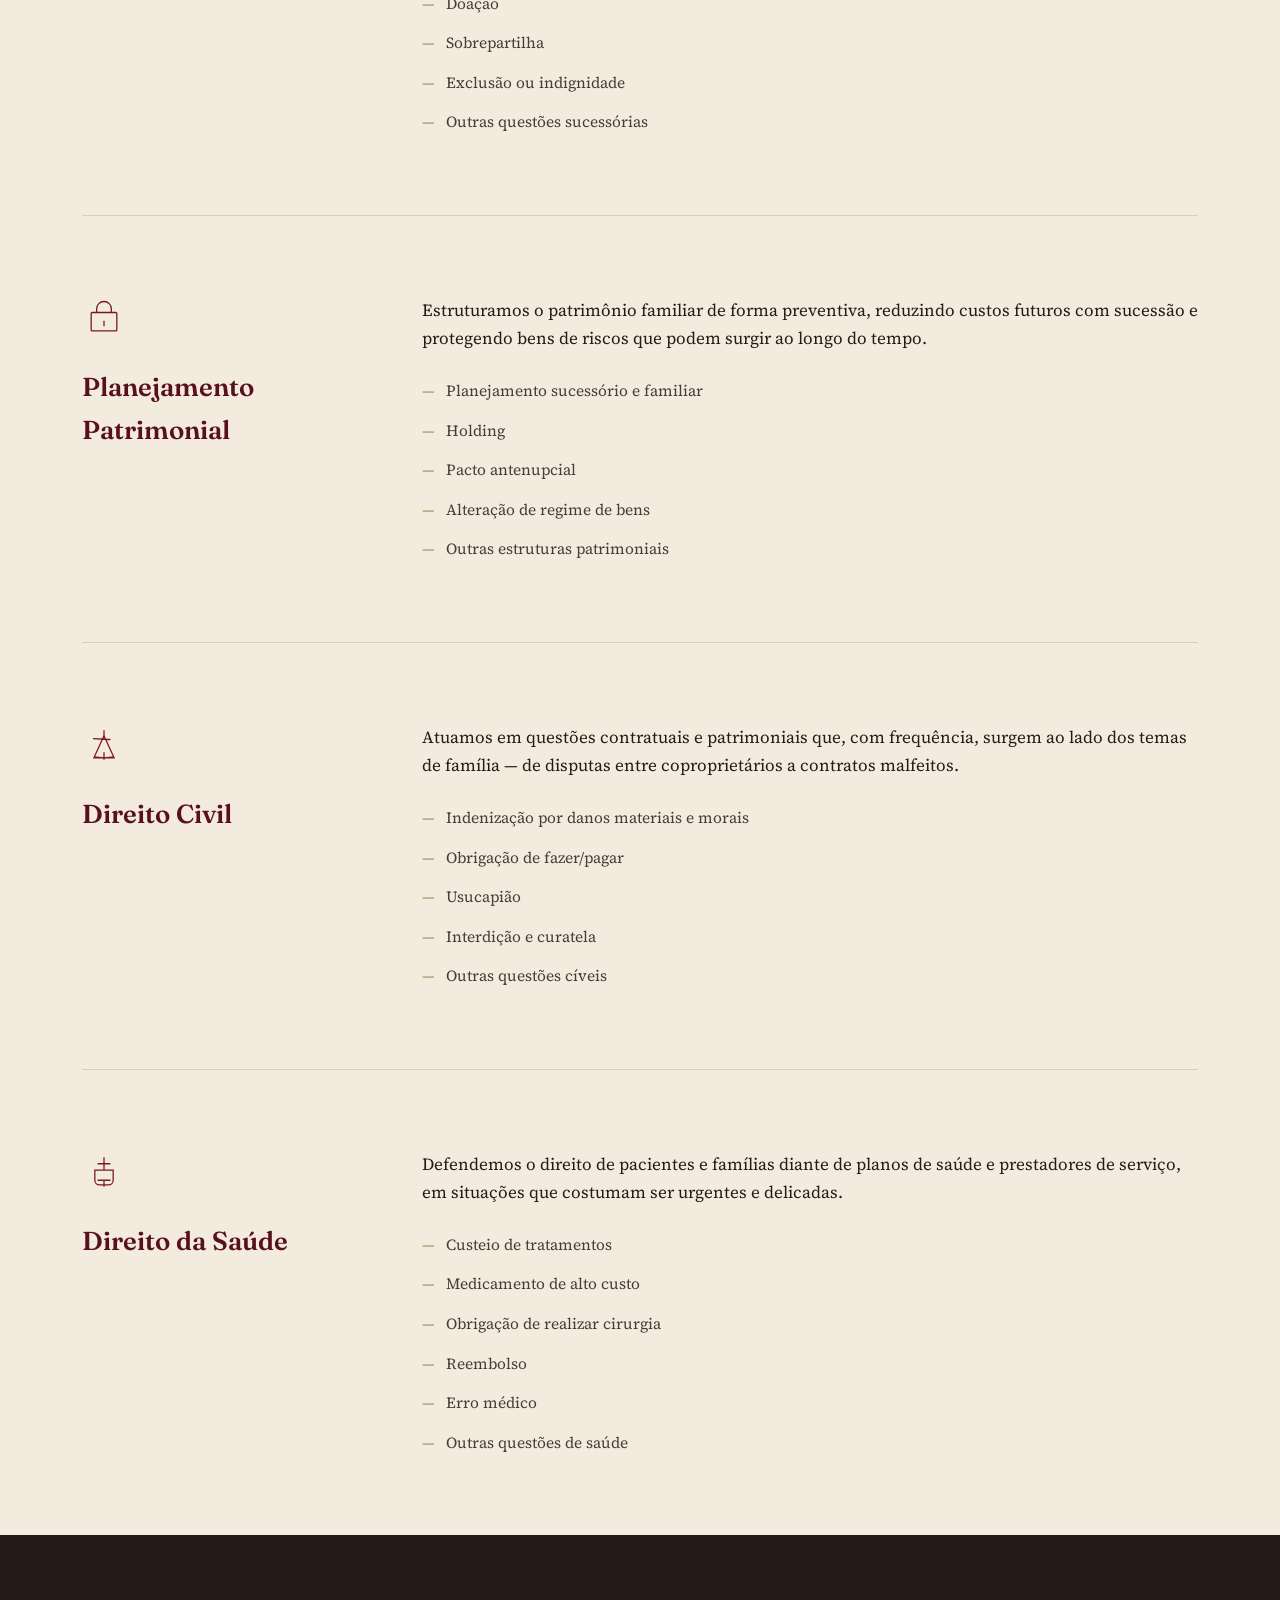
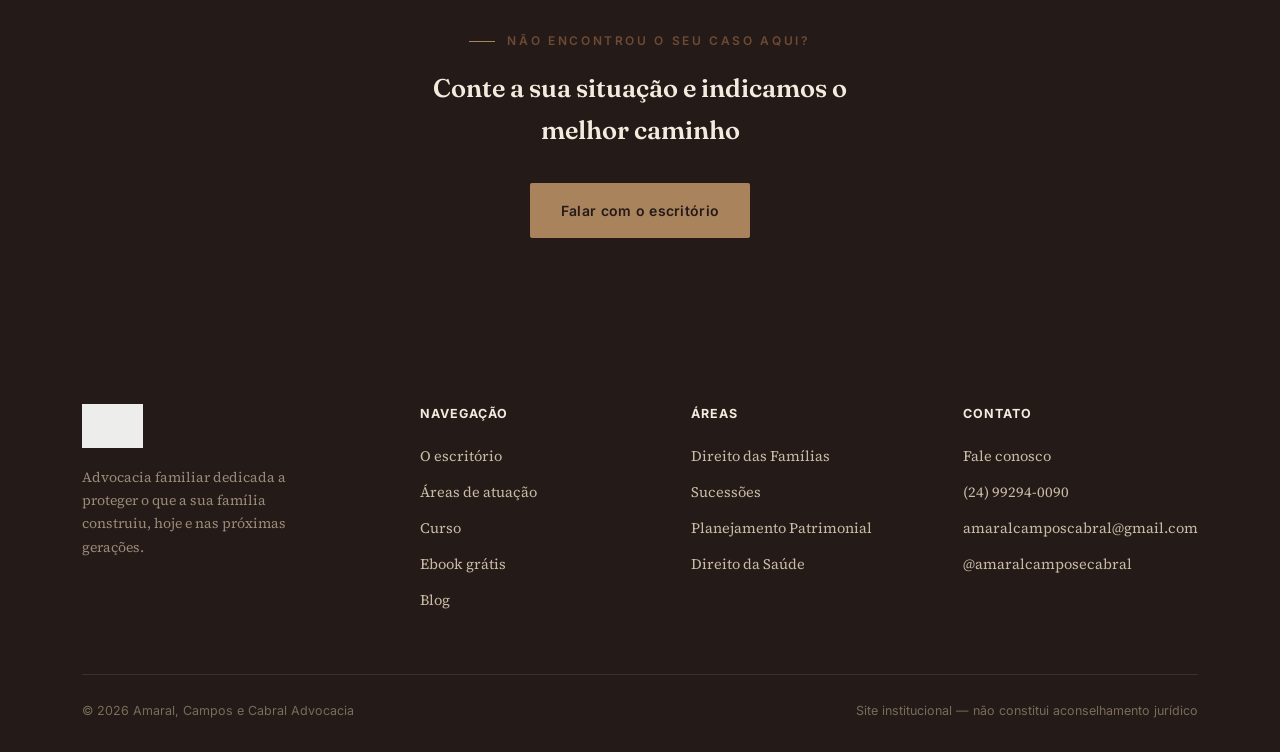
==== commit 662b5739: "Adiciona ebook, pagina de vagas esgotadas e ajustes." ====
--- a/areas-de-atuacao.html
+++ b/areas-de-atuacao.html
@@ -43,6 +43,7 @@
       </div>
       </div>
       <a href="curso.html">Curso</a>
+      <a href="ebook.html">Ebook grátis</a>
       <a href="blog.html">Blog</a>
       <a href="contato.html" class="btn-nav">Fale conosco</a>
     </nav>
@@ -174,6 +175,7 @@
         <a href="sobre.html">O escritório</a>
         <a href="areas-de-atuacao.html">Áreas de atuação</a>
         <a href="curso.html">Curso</a>
+        <a href="ebook.html">Ebook grátis</a>
         <a href="blog.html">Blog</a>
       </div>
       <div>
--- a/css/style.css
+++ b/css/style.css
@@ -303,17 +303,36 @@
 }
 
 @media (max-width:760px){
-  .hero-full{ min-height: 920px; }
+  /* Celular: a foto aparece inteira (os três sócios), na proporção original,
+     e o texto fica logo abaixo, sobre o fundo escuro. */
+  .hero-full{
+    min-height: 0;
+    padding: 0;               /* anula o padding genérico de "section" */
+    justify-content:flex-start;
+    background:#241A17;
+  }
+  .hero-full-bg{
+    position:relative; inset:auto;
+    width:100%; height:auto;
+    aspect-ratio: 1600 / 1488;
+    object-fit:cover;
+    object-position:center top;
+    display:block;
+  }
+  /* Esmaece a base da foto para o fundo escuro, sem cobrir os rostos */
   .hero-full-overlay{
+    inset:auto; top:0; left:0; right:0;
+    width:100%;
+    aspect-ratio: 1600 / 1488;
     background:
       linear-gradient(to bottom,
         rgba(36,26,23,0) 0%,
-        rgba(36,26,23,0) 38%,
-        rgba(36,26,23,.30) 46%,
-        rgba(36,26,23,.66) 57%,
-        rgba(36,26,23,.86) 70%,
-        rgba(36,26,23,.92) 100%);
+        rgba(36,26,23,0) 58%,
+        rgba(36,26,23,.55) 80%,
+        rgba(36,26,23,.92) 94%,
+        #241A17 100%);
   }
+  .hero-full-content{ margin-top:-24px; }
   .hero-full-content{ padding: 20px 22px 20px; }
   .hero-full-content h1{ font-size: clamp(24px,6.4vw,32px); max-width:16ch; margin:12px auto 12px; }
   .hero-full-content .lede{ font-size:14.5px; max-width:34ch; margin-bottom:18px; }
@@ -806,3 +825,63 @@
   html{ scroll-behavior:auto; }
   *{ transition:none !important; }
 }
+
+
+/* ---------- tarja vinho: botões ---------- */
+.course-banner .banner-hook{ margin-top:14px; color:#fff; }
+.course-banner .banner-hook strong{ color: var(--bronze-claro); }
+.banner-actions{ display:flex; gap:14px; flex-wrap:wrap; }
+@media (max-width:760px){
+  .banner-actions{ flex-direction:column; align-items:stretch; width:100%; }
+  .banner-actions .btn{ justify-content:center; text-align:center; }
+}
+
+/* ---------- ebook ---------- */
+.ebook-hero{ background: var(--papel); }
+.ebook-grid{ display:grid; grid-template-columns: .8fr 1.2fr; gap:70px; align-items:center; }
+.ebook-cover{
+  background: linear-gradient(160deg, var(--bordo), var(--bordo-escuro));
+  color:#F7F1E4; text-align:center;
+  padding:44px 30px; max-width:340px; margin:0 auto; aspect-ratio: 3/4;
+  display:flex; flex-direction:column; align-items:center; justify-content:center; gap:16px;
+  box-shadow: 0 30px 60px -20px rgba(36,26,23,.5);
+  border:1px solid var(--bronze-claro); outline:1px solid rgba(169,131,92,.5); outline-offset:-12px;
+}
+.ebook-cover img{ height:54px; width:auto; filter: brightness(0) invert(1); opacity:.9; }
+.ebook-cover-tag{ font-family:var(--sans-util); font-size:11px; letter-spacing:.22em; text-transform:uppercase; color:var(--bronze-claro); font-weight:600; }
+.ebook-cover strong{ font-family:var(--serif-display); font-size:24px; line-height:1.25; font-weight:600; }
+.ebook-cover small{ font-family:var(--sans-util); font-size:11px; letter-spacing:.12em; text-transform:uppercase; opacity:.7; }
+.ebook-hero h1{ font-size: clamp(30px,3.6vw,46px); line-height:1.12; margin:18px 0 20px; }
+.ebook-hero .lede{ font-size:17.5px; color:var(--ink-soft); max-width:52ch; margin-bottom:22px; }
+.ebook-list{ display:flex; flex-direction:column; gap:10px; margin-bottom:30px; }
+.ebook-list li{ position:relative; padding-left:26px; color:var(--ink-soft); font-size:15.5px; }
+.ebook-list li::before{ content:"✓"; position:absolute; left:0; color:var(--bordo); font-weight:700; }
+@media (max-width:900px){
+  .ebook-grid{ grid-template-columns:1fr; gap:40px; }
+  .ebook-cover{ max-width:260px; }
+}
+
+/* ---------- vagas esgotadas ---------- */
+.soldout{ background: var(--papel); }
+.soldout-box{ max-width:720px; text-align:center; display:flex; flex-direction:column; align-items:center; }
+.soldout-box h1{ font-size: clamp(30px,4vw,46px); line-height:1.15; margin-bottom:20px; }
+.soldout-box .course-badge{ background: rgba(122,22,38,.08); border-color: var(--bordo); color: var(--bordo); }
+.soldout-box .lede{ color:var(--ink-soft); font-size:17.5px; margin-bottom:16px; }
+.soldout-box .actions{ display:flex; gap:14px; flex-wrap:wrap; justify-content:center; margin-top:14px; }
+.soldout-back{ margin-top:30px; font-family:var(--sans-util); font-size:13.5px; color:var(--bronze); }
+.soldout-back:hover{ color:var(--bordo); }
+@media (max-width:600px){
+  .soldout-box .actions{ flex-direction:column; align-items:stretch; width:100%; }
+  .soldout-box .actions .btn{ justify-content:center; }
+}
+
+/* capa real do ebook */
+.ebook-cover-img{ max-width:340px; margin:0 auto; box-shadow: 0 30px 60px -20px rgba(36,26,23,.5); border:1px solid var(--bronze-claro); }
+.ebook-cover-img img{ width:100%; height:auto; display:block; }
+.ebook-sub{ font-family:var(--sans-util); font-size:12.5px; letter-spacing:.08em; text-transform:uppercase; color:var(--bronze); font-weight:600; margin-bottom:12px; }
+@media (max-width:900px){ .ebook-cover-img{ max-width:250px; } }
+
+.ebook-cover-wrap{ max-width:340px; margin:0 auto; box-shadow: 0 30px 60px -20px rgba(36,26,23,.5); border:1px solid var(--bronze-claro); }
+.ebook-cover-img{ width:100%; height:auto; display:block; }
+.ebook-sub{ font-family:var(--sans-util); font-size:12.5px; letter-spacing:.06em; text-transform:uppercase; color:var(--bronze); font-weight:600; margin-bottom:12px; }
+@media (max-width:900px){ .ebook-cover-wrap{ max-width:260px; } }
